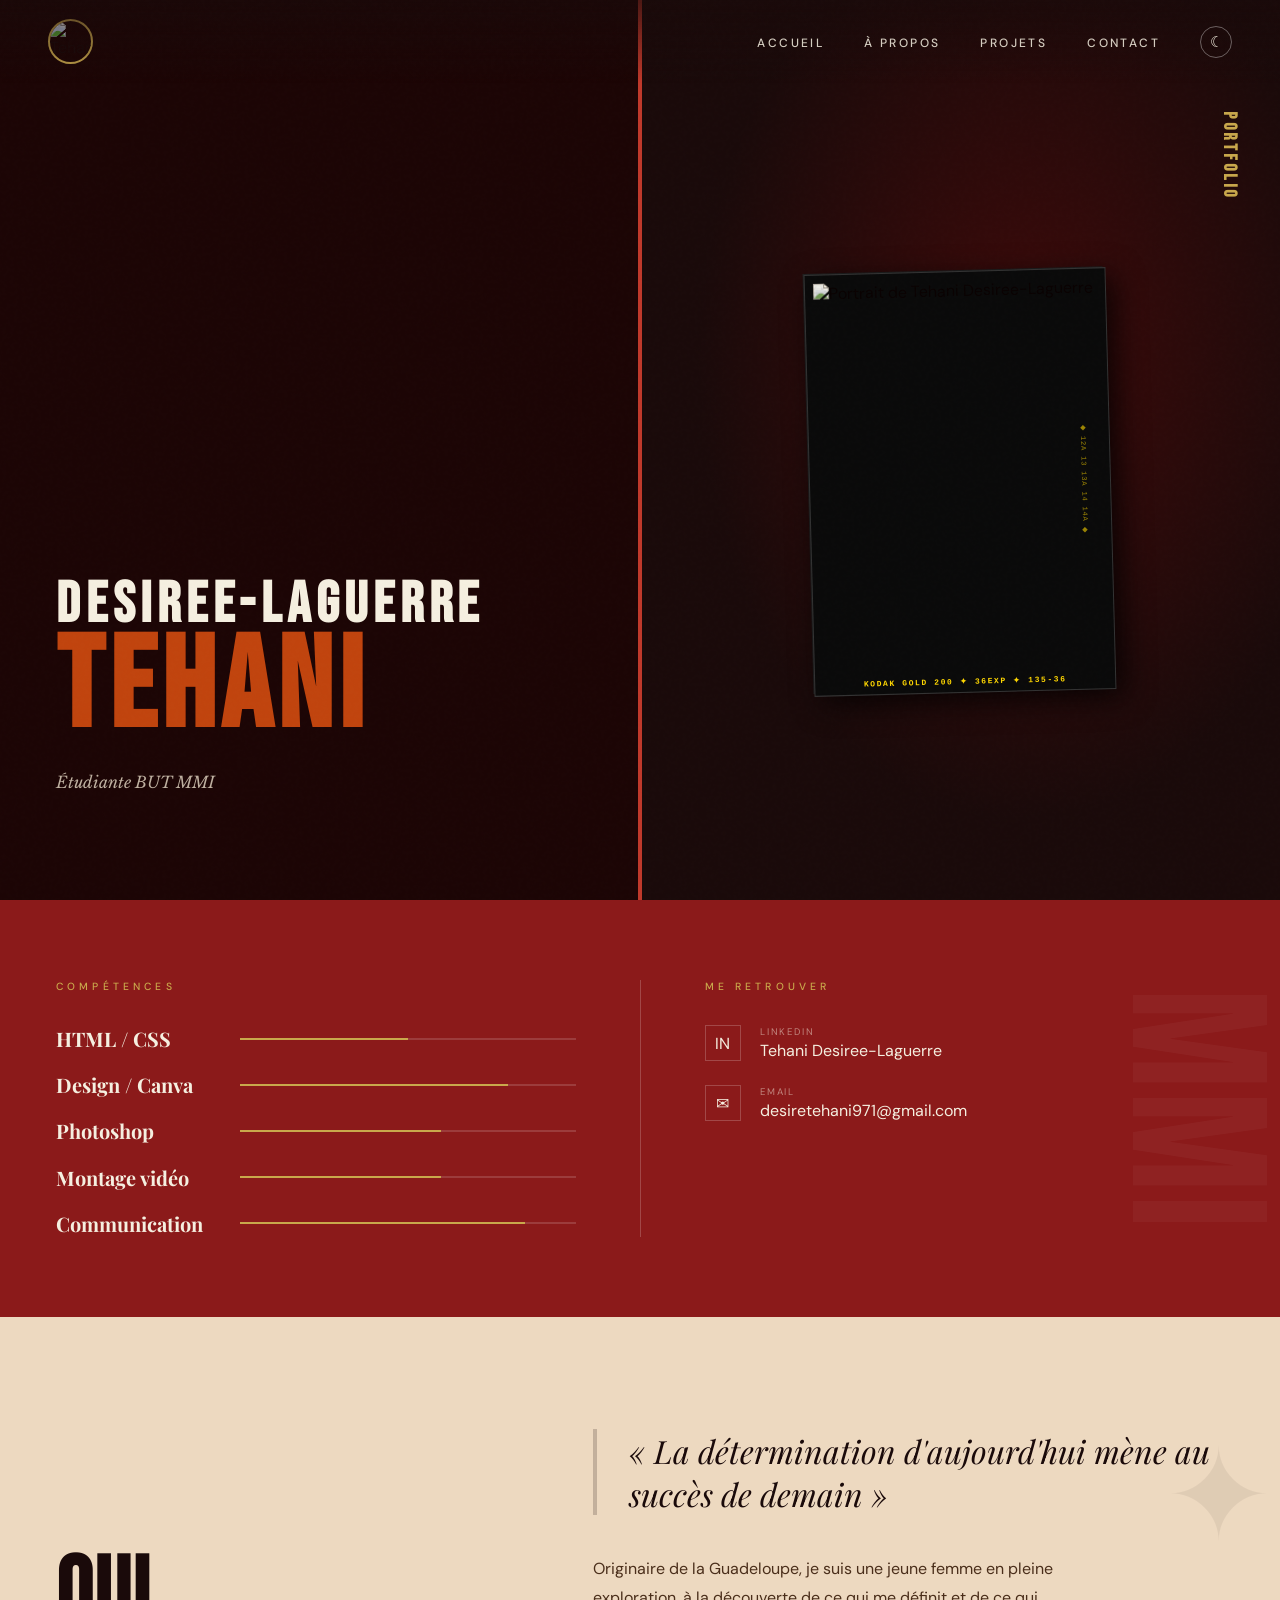
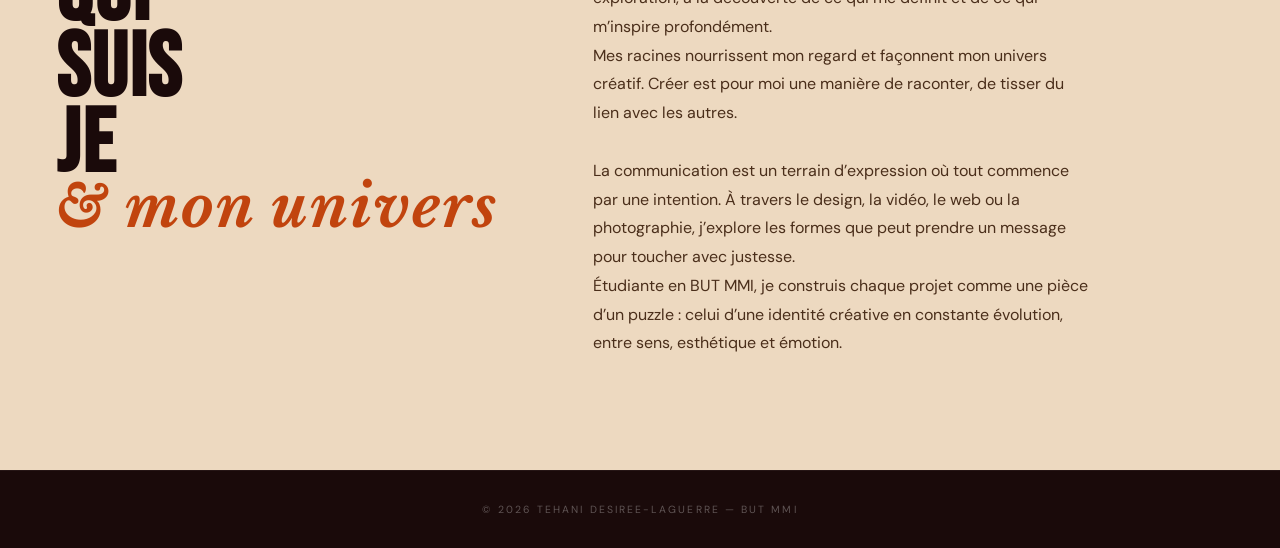
==== index.html @ 7411c5fc "Add files via upload" ====
<!DOCTYPE html>
<html lang="fr">
<head>
  <meta charset="UTF-8"/>
  <meta name="viewport" content="width=device-width, initial-scale=1.0"/>
  <title>Tehani DESIREE-LAGUERRE — Portfolio</title>
  <link rel="preconnect" href="https://fonts.googleapis.com">
  <link rel="preconnect" href="https://fonts.gstatic.com" crossorigin>
  <link href="https://fonts.googleapis.com/css2?family=Playfair+Display:ital,wght@0,400;0,700;0,900;1,400;1,700&family=Bebas+Neue&family=DM+Sans:wght@300;400;500&family=Libre+Baskerville:ital@1&display=swap" rel="stylesheet">
  <link rel="stylesheet" href="styles.css"/>
  <script>
    (function() {
      const saved = localStorage.getItem('portfolio-theme');
      const prefersDark = window.matchMedia('(prefers-color-scheme: dark)').matches;
      document.documentElement.setAttribute('data-theme', saved || (prefersDark ? 'dark' : 'light'));
    })();
  </script>
</head>
<body>

  <a href="#contenu" class="skip-link">Accéder au contenu</a>

  <!-- NAV -->
  <nav aria-label="Navigation principale">
   <a href="index.html">
  <img src="images/caraibelogo.jpg" alt="Tehani Desiree-Laguerre" class="nav-logo-img"/>

    </a>
  
    <ul class="nav-links" role="list">
      <li><a href="index.html">Accueil</a></li>
      <li><a href="index.html#apropos">À propos</a></li>
      <li><a href="projets.html">Projets</a></li>
      <li><a href="contact.html">Contact</a></li>
      <li>
        <button id="theme-toggle" aria-label="Passer en mode sombre" title="Changer le thème">☾</button>
      </li>
    </ul>
    <button class="burger" id="burger" aria-expanded="false" aria-controls="mobile-menu" aria-label="Ouvrir le menu">
      <span></span><span></span><span></span>
    </button>
  </nav>

  <nav class="mobile-menu" id="mobile-menu" aria-label="Menu mobile" aria-hidden="true">
    <a href="index.html" class="mobile-nav-link">Accueil</a>
    <a href="index.html#apropos" class="mobile-nav-link">À propos</a>
    <a href="projets.html" class="mobile-nav-link">Projets</a>
    <a href="contact.html" class="mobile-nav-link">Contact</a>
  </nav>

  <main id="contenu">

    <!-- HERO -->
    <section id="hero" aria-labelledby="hero-titre">
      <div class="hero-text">
        <h1 class="hero-name" id="hero-titre">
          DESIREE-LAGUERRE
          <span>Tehani</span>
        </h1>
        <p class="hero-subtitle">Étudiante BUT MMI</p>
        <div class="scroll-hint" aria-hidden="true"></div>
      </div>
      <div class="hero-photo-col" aria-hidden="true">
        <div class="photo-wrapper-90s">
          <div class="photo-film-strip">
            <img src="images/myself1.png" alt="Portrait de Tehani Desiree-Laguerre"/>
            <span class="film-numbers">◆ 12A 13 13A 14 14A ◆</span>
          </div>
        </div>
        <div class="hero-photo-label"><h2>Portfolio</h2></div>
      </div>
    </section>

    <!-- COMPÉTENCES + CONTACTS -->
    <section id="skills-contact" aria-labelledby="titre-skills">
      <div class="sc-inner">

        <div>
          <p class="sc-label" id="titre-skills">Compétences</p>
          <ul class="skills-list" role="list">
            <li class="skill-item">
              <span class="skill-name">HTML / CSS</span>
              <div class="skill-bar-track" role="progressbar" aria-valuenow="55" aria-valuemin="0" aria-valuemax="100" aria-label="HTML/CSS : débutant">
                <div class="skill-bar-fill" style="width:50%"></div>
              </div>
            </li>
            <li class="skill-item">
              <span class="skill-name">Design / Canva</span>
              <div class="skill-bar-track" role="progressbar" aria-valuenow="80" aria-valuemin="0" aria-valuemax="100" aria-label="Design Canva : confirmé">
                <div class="skill-bar-fill" style="width:80%; animation-delay:.2s"></div>
              </div>
            </li>
            <li class="skill-item">
              <span class="skill-name">Photoshop</span>
              <div class="skill-bar-track" role="progressbar" aria-valuenow="65" aria-valuemin="0" aria-valuemax="100" aria-label="Photoshop : intermédiaire">
                <div class="skill-bar-fill" style="width:60%; animation-delay:.4s"></div>
              </div>
            </li>
            <li class="skill-item">
              <span class="skill-name">Montage vidéo</span>
              <div class="skill-bar-track" role="progressbar" aria-valuenow="70" aria-valuemin="0" aria-valuemax="100" aria-label="Montage vidéo : confirmé">
                <div class="skill-bar-fill" style="width:60%; animation-delay:.6s"></div>
              </div>
            </li>
            <li class="skill-item">
              <span class="skill-name">Communication</span>
              <div class="skill-bar-track" role="progressbar" aria-valuenow="85" aria-valuemin="0" aria-valuemax="100" aria-label="Communication : avancé">
                <div class="skill-bar-fill" style="width:85%; animation-delay:.8s"></div>
              </div>
            </li>
          </ul>
        </div>

        <div class="sc-divider" aria-hidden="true"></div>

        <div>
          <p class="sc-label" id="titre-contacts">Me retrouver</p>
          <div class="contacts-grid">
            <a href="https://www.linkedin.com/" target="_blank" rel="noopener noreferrer" class="contact-link" aria-label="LinkedIn">
              <span class="contact-icon" aria-hidden="true">IN</span>
              <span><span class="contact-label">LinkedIn</span>Tehani Desiree-Laguerre</span>
            </a>
            <a href="mailto:desiretehani971@gmail.com" class="contact-link" aria-label="Email">
              <span class="contact-icon" aria-hidden="true">✉</span>
              <span><span class="contact-label">Email</span>desiretehani971@gmail.com</span>
            </a>
          </div>
        </div>

      </div>
    </section>

    <!-- À PROPOS -->
    <section id="apropos" aria-labelledby="titre-apropos">
      <div class="apropos-inner">
        <div>
          <h2 class="section-title-mag" id="titre-apropos">
            QUI<br>SUIS<br>JE
            <em>& mon univers</em>
          </h2>
        </div>
        <div class="apropos-text-block fade-up">
          <span class="deco-pattern" aria-hidden="true">✦</span>
          <blockquote class="apropos-pull-quote">
            « La détermination d'aujourd'hui mène au succès de demain »
          </blockquote>
          <p class="apropos-body">
          Originaire de la Guadeloupe, je suis une jeune femme en pleine exploration, à la découverte de ce qui me définit et de ce qui m’inspire profondément. <br> Mes racines nourrissent mon regard et façonnent mon univers créatif.
Créer est pour moi une manière de raconter, de tisser du lien avec les autres. <br> <br>
La communication est un terrain d’expression où tout commence par une intention. À travers le design, la vidéo, le web ou la photographie, j’explore les formes que peut prendre un message pour toucher avec justesse.<br> 
Étudiante en BUT MMI, je construis chaque projet comme une pièce d’un puzzle : celui d’une identité créative en constante évolution, entre sens, esthétique et émotion.
        </div>
        
      </div>
    </section>

  </main>

  <!-- FOOTER -->
  <footer>
    <small>© <span id="annee"></span> Tehani DESIREE-LAGUERRE — BUT MMI</small>
  </footer>

  <script src="app.js" defer></script>
</body>
</html>
---- styles.css ----
/* ==============================================
   VARIABLES & RESET
   ============================================== */
:root {
  --rouge:      #8B1A1A;
  --rouge-vif:  #C0392B;
  --terracotta: #C1440E;
  --or:         #C9A84C;
  --creme:      #F5EFE0;
  --beige:      #E8DCC8;
  --encre:      #1A0A0A;
  --blanc:      #FDFAF4;
  --gris:       #6B5B4E;

  --font-titre:  'Bebas Neue', sans-serif;
  --font-serif:  'Playfair Display', serif;
  --font-body:   'DM Sans', sans-serif;
  --font-italic: 'Libre Baskerville', serif;
}

/* ================================================
   MODE CLAIR (défaut) — Palette B : Ivoire & Sienne
   ================================================ */
:root,
[data-theme="light"] {
  --bg-body:               #F8F0E3;
  --color-body:            #1A0A0A;

  
  --bg-hero:               #1C0505;
  --bg-hero-photo-1:       #3D0A0A;
  --bg-hero-photo-2:       #1A0A0A;
  --color-hero-name:       var(--creme);
  --color-hero-span:       var(--terracotta);
  --color-hero-subtitle:   var(--beige);

  --bg-skills:             var(--rouge);
  --color-skills:          var(--creme);

  --bg-apropos:            #EDD9C0;
  --color-apropos-title:   #1A0A0A;
  --color-apropos-em:      var(--terracotta);
  --color-apropos-num:     var(--terracotta);
  --color-apropos-body:    #4A2E1A;
  --color-apropos-quote:   #1A0A0A;
  --border-apropos-quote:  rgba(26,10,10,0.2);
  --color-apropos-origin:  var(--terracotta);

  --bg-projet:            #F8F0E3;
  --color-projet-title:   #1A0A0A;
  --color-projet-em:      var(--rouge-vif);
  --color-projet-editorial: var(--gris);
  
  --bg-contact:            #F8F0E3;
  --color-contact-title:   #1A0A0A;
  --color-contact-em:      var(--rouge-vif);
  --color-contact-editorial: var(--gris);

  --bg-footer:             var(--encre);

  --nav-scrolled-bg:       rgba(248,240,227,0.95);
  --nav-scrolled-color:    #1A0A0A;

  --form-border:           rgba(139,26,26,0.3);
  --form-color:            #1A0A0A;
  --placeholder-color:     #9A7A6A;

  --sc-label-color:        var(--or);
  --contact-link-color:    #1A0A0A;
  --contact-icon-border:   rgba(139,26,26,0.3);
}

/* ================================================
   MODE SOMBRE — Fond bordeaux profond
   ================================================ */
[data-theme="dark"] {
  --bg-body:               #1C0505;
  --color-body:            var(--creme);

  --bg-hero:               #1C0505;
  --bg-hero-photo-1:       #3D0A0A;
  --bg-hero-photo-2:       #1A0A0A;
  --color-hero-name:       var(--creme);
  --color-hero-span:       var(--terracotta);
  --color-hero-subtitle:   var(--beige);

  --bg-skills:             #2E0808;
  --color-skills:          var(--creme);

  --bg-apropos:            #3A0D0D;
  --color-apropos-title:   var(--creme);
  --color-apropos-em:      var(--or);
  --color-apropos-num:     var(--or);
  --color-apropos-body:    #D4B8A8;
  --color-apropos-quote:   var(--creme);
  --border-apropos-quote:  rgba(245,239,224,0.2);
  --color-apropos-origin:  var(--or);

  --bg-contact:            #250808;
  --color-contact-title:   var(--creme);
  --color-contact-em:      var(--terracotta);
  --color-contact-editorial: #C8A898;

  --bg-footer:             #100202;

  --nav-scrolled-bg:       rgba(28,5,5,0.96);
  --nav-scrolled-color:    var(--creme);

  --form-border:           rgba(201,168,76,0.3);
  --form-color:            var(--creme);
  --placeholder-color:     #8A6858;

  --sc-label-color:        var(--or);
  --contact-link-color:    var(--creme);
  --contact-icon-border:   rgba(201,168,76,0.3);

  --gris:                  #A89080;
}

/* ============================================== */
*, *::before, *::after { box-sizing: border-box; margin: 0; padding: 0; }
html { scroll-behavior: smooth; }
body {
  background: var(--bg-body);
  color: var(--color-body);
  font-family: var(--font-body);
  overflow-x: hidden;
  transition: background 0.35s ease, color 0.35s ease;
}

.nav-logo-img {
  height: 45px;
  width: 45px;
  display: block;
  object-fit: cover;
  border-radius: 50%;
  border: 2px solid var(--or);
}
.nav-logo-wrapper {
  display: flex;
  align-items: center;
  gap: 10px;
  text-decoration: none;
}
.nav-logo-text {
  font-family: 'Playfair Display', serif;
  font-size: 1rem;
  color: var(--creme);
  letter-spacing: 0.05em;
  transition: color 0.3s;
}
nav.scrolled .nav-logo-text { color: var(--nav-scrolled-color); }

a { color: inherit; text-decoration: none; }

/* ==============================================
   GRAIN OVERLAY
   ============================================== */
body::before {
  content: '';
  position: fixed;
  inset: 0;
  background-image: url("data:image/svg+xml,%3Csvg viewBox='0 0 256 256' xmlns='http://www.w3.org/2000/svg'%3E%3Cfilter id='noise'%3E%3CfeTurbulence type='fractalNoise' baseFrequency='0.9' numOctaves='4' stitchTiles='stitch'/%3E%3C/filter%3E%3Crect width='100%25' height='100%25' filter='url(%23noise)' opacity='0.04'/%3E%3C/svg%3E");
  pointer-events: none;
  z-index: 9999;
  opacity: 0.35;
}

/* ==============================================
   ACCESSIBILITÉ
   ============================================== */
.skip-link {
  position: absolute;
  top: -999px; left: 0;
  background: var(--or);
  color: var(--encre);
  padding: 0.5rem 1rem;
  font-size: 0.8rem;
  font-weight: 500;
  z-index: 9999;
}
.skip-link:focus { top: 0; }

:focus-visible {
  outline: 2px solid var(--or);
  outline-offset: 3px;
}

@media (prefers-reduced-motion: reduce) {
  *, *::before, *::after {
    animation-duration: 0.01ms !important;
    transition-duration: 0.01ms !important;
  }
}

/* ==============================================
   NAV
   ============================================== */
nav {
  position: fixed;
  top: 0; left: 0; right: 0;
  z-index: 100;
  display: flex;
  align-items: center;
  justify-content: space-between;
  padding: 1.2rem 3rem;
  transition: background 0.3s ease, box-shadow 0.3s ease, padding 0.3s ease;
}

nav::before {
  content: '';
  position: absolute;
  inset: 0;
  background: linear-gradient(to bottom, rgba(26,10,10,0.7) 0%, transparent 100%);
  pointer-events: none;
  transition: opacity 0.3s ease;
}

nav.scrolled {
  background: var(--nav-scrolled-bg);
  box-shadow: 0 1px 20px rgba(0,0,0,0.12);
  padding: 0.8rem 3rem;
  backdrop-filter: blur(10px);
}
nav.scrolled::before         { opacity: 0; }
nav.scrolled .nav-logo       { color: var(--nav-scrolled-color); }
nav.scrolled .nav-links a    { color: var(--nav-scrolled-color); opacity: 0.75; }
nav.scrolled .nav-links a:hover { opacity: 1; }
nav.scrolled .burger span    { background: var(--nav-scrolled-color); }
nav.scrolled #theme-toggle   { border-color: rgba(128,64,64,0.3); color: var(--nav-scrolled-color); }

.nav-logo {
  font-family: var(--font-titre);
  font-size: 1.4rem;
  letter-spacing: 0.1em;
  color: var(--creme);
  position: relative;
  z-index: 1;
  transition: color 0.3s;
}

.nav-links {
  display: flex;
  gap: 2.5rem;
  list-style: none;
  position: relative;
  z-index: 1;
  align-items: center;
}

.nav-links a {
  font-family: var(--font-body);
  font-size: 0.75rem;
  font-weight: 500;
  letter-spacing: 0.2em;
  text-transform: uppercase;
  color: var(--creme);
  opacity: 0.85;
  transition: opacity 0.2s, color 0.3s;
}
.nav-links a:hover { opacity: 1; }

#theme-toggle {
  background: none;
  border: 1px solid rgba(255,255,255,0.35);
  color: var(--creme);
  width: 32px; height: 32px;
  border-radius: 50%;
  cursor: pointer;
  font-size: 0.95rem;
  line-height: 1;
  display: flex; align-items: center; justify-content: center;
  position: relative; z-index: 1;
  transition: background 0.2s, color 0.2s, border-color 0.2s;
  flex-shrink: 0;
}
#theme-toggle:hover {
  background: var(--or);
  border-color: var(--or);
  color: var(--encre);
}

.burger {
  display: none;
  flex-direction: column;
  gap: 5px;
  background: none;
  border: none;
  cursor: pointer;
  position: relative;
  z-index: 200;
  padding: 4px;
}
.burger span {
  display: block;
  width: 24px;
  height: 2px;
  background: var(--creme);
  transition: all 0.3s ease;
}
.burger.open span:nth-child(1) { transform: rotate(45deg) translate(5px, 5px); }
.burger.open span:nth-child(2) { opacity: 0; }
.burger.open span:nth-child(3) { transform: rotate(-45deg) translate(5px, -5px); }

.mobile-menu {
  display: none;
  position: fixed;
  inset: 0;
  background: var(--encre);
  z-index: 150;
  flex-direction: column;
  align-items: center;
  justify-content: center;
  gap: 2.5rem;
}
.mobile-menu.open { display: flex; }
.mobile-menu a {
  font-family: var(--font-titre);
  font-size: 3.5rem;
  letter-spacing: 0.1em;
  color: var(--creme);
  transition: color 0.2s;
}
.mobile-menu a:hover { color: var(--terracotta); }

/* ==============================================
   HERO
   ============================================== */
#hero {
  min-height: 100vh;
  background: var(--bg-hero);
  display: grid;
  grid-template-columns: 1fr 1fr;
  position: relative;
  overflow: hidden;
  transition: background 0.35s ease;
}

#hero::after {
  content: '';
  position: absolute;
  left: 50%; top: 0; bottom: 0;
  width: 4px;
  background: var(--rouge-vif);
  transform: translateX(-50%);
  z-index: 5;
}

.hero-text {
  display: flex;
  flex-direction: column;
  justify-content: flex-end;
  padding: 3rem 3rem 4rem 3.5rem;
  position: relative;
  z-index: 10;
}

.hero-issue {
  font-family: var(--font-body);
  font-size: 0.7rem;
  letter-spacing: 0.35em;
  text-transform: uppercase;
  color: var(--or);
  margin-bottom: 1.5rem;
}

.hero-name {
  font-family: var(--font-titre);
  font-size: clamp(2.2rem, 4.5vw, 5rem);
  line-height: 0.9;
  color: var(--color-hero-name);
  letter-spacing: 0.1em;
  transition: color 0.35s ease;
}
.hero-name span {
  display: block;
  color: var(--color-hero-span);
  font-size: clamp(5rem, 10vw, 9rem);
  transition: color 0.35s ease;
}

.hero-subtitle {
  font-family: var(--font-italic);
  font-style: italic;
  font-size: 1rem;
  color: var(--color-hero-subtitle);
  margin-top: 1.5rem;
  opacity: 0.8;
  max-width: 320px;
  line-height: 1.6;
  transition: color 0.35s ease;
}

.hero-tag {
  display: inline-block;
  margin-top: 2rem;
  font-family: var(--font-body);
  font-size: 0.65rem;
  letter-spacing: 0.3em;
  text-transform: uppercase;
  color: var(--encre);
  background: var(--or);
  padding: 0.4rem 1rem;
  font-weight: 500;
}

.scroll-hint {
  display: flex;
  align-items: center;
  gap: 0.8rem;
  margin-top: 2.5rem;
}
.scroll-hint span {
  font-size: 0.6rem;
  letter-spacing: 0.3em;
  text-transform: uppercase;
  color: var(--gris);
}
.scroll-line {
  width: 40px;
  height: 1px;
  background: var(--rouge-vif);
  animation: scrollPulse 2s ease-in-out infinite;
}
@keyframes scrollPulse {
  0%, 100% { transform: scaleX(1); opacity: 1; }
  50%       { transform: scaleX(0.4); opacity: 0.4; }
}

.hero-photo-col {
  position: relative;
  overflow: hidden;
}
.hero-photo-col::before {
  content: '';
  position: absolute;
  inset: 0;
  background: radial-gradient(ellipse at 60% 40%, var(--bg-hero-photo-1) 0%, var(--bg-hero-photo-2) 60%);
  transition: background 0.35s ease;
}

.photo-wrapper-90s {
  position: absolute;
  bottom: 13rem;
  left: 50%;
  transform: translateX(-50%);
  width: min(300px, 75%);
  z-index: 10;
}

.photo-film-strip {
  background: #0a0a0a;
  padding: 8px 8px 32px 8px;
  box-shadow: 0 0 0 1px #333, 8px 8px 30px rgba(0,0,0,0.8), -2px -2px 0 #222;
  position: relative;
  transform: rotate(-1.5deg);
}
.photo-film-strip::before {
  content: 'KODAK  GOLD 200  ✦  36EXP  ✦  135-36';
  position: absolute;
  bottom: 6px; left: 50%;
  transform: translateX(-50%);
  font-size: 0.5rem;
  letter-spacing: 0.2em;
  color: #FFD700;
  white-space: nowrap;
  font-family: 'Courier New', monospace;
  font-weight: bold;
}
.photo-film-strip img {
  width: 100%;
  height: 380px;
  object-fit: cover;
  object-position: top center;
  filter: contrast(1.1) saturate(0.7) sepia(0.25) brightness(0.92);
  display: block;
}
.photo-film-strip::after {
  content: '';
  position: absolute;
  inset: 8px 8px 32px 8px;
  background: repeating-linear-gradient(0deg, transparent, transparent 2px, rgba(0,0,0,0.03) 2px, rgba(0,0,0,0.03) 4px);
  pointer-events: none;
}
.film-numbers {
  position: absolute;
  top: 50%;
  transform: translateY(-50%) rotate(90deg);
  right: -28px;
  font-family: 'Courier New', monospace;
  font-size: 0.45rem;
  color: #FFD700;
  letter-spacing: 0.1em;
  opacity: 0.6;
}

.hero-photo-label {
  position: absolute;
  top: 7rem; right: 2.5rem;
  text-align: right;
  z-index: 10;
}
.hero-photo-label h2 {
  font-family: var(--font-titre);
  font-size: 1.1rem;
  letter-spacing: 0.2em;
  color: var(--or);
  writing-mode: vertical-rl;
}

/* ==============================================
   COMPÉTENCES + CONTACTS
   ============================================== */
#skills-contact {
  background: var(--bg-skills);
  color: var(--color-skills);
  padding: 5rem 3.5rem;
  position: relative;
  overflow: hidden;
  transition: background 0.35s ease;
}
#skills-contact::before {
  content: 'MMI';
  position: absolute;
  right: -2rem; top: 50%;
  transform: translateY(-50%) rotate(90deg);
  font-family: var(--font-titre);
  font-size: 12rem;
  color: rgba(255,255,255,0.04);
  pointer-events: none;
}

.sc-inner {
  max-width: 1200px;
  margin: 0 auto;
  display: grid;
  grid-template-columns: 1fr 1px 1fr;
  gap: 0 4rem;
  align-items: start;
}
.sc-divider { background: rgba(255,255,255,0.2); align-self: stretch; }

.sc-label {
  font-size: 0.65rem;
  letter-spacing: 0.4em;
  text-transform: uppercase;
  color: var(--sc-label-color);
  margin-bottom: 2rem;
  font-weight: 500;
}

.skills-list { list-style: none; display: flex; flex-direction: column; gap: 1.2rem; }
.skill-item { display: flex; align-items: center; gap: 1.5rem; }
.skill-name { font-family: var(--font-serif); font-size: 1.25rem; font-weight: 700; min-width: 160px; }
.skill-bar-track {
  flex: 1; height: 2px;
  background: rgba(255,255,255,0.15);
  position: relative; overflow: hidden;
}
.skill-bar-fill {
  height: 100%;
  background: var(--or);
  transform-origin: left;
  animation: barGrow 1.4s cubic-bezier(.4,0,.2,1) forwards;
  transform: scaleX(0);
}
@keyframes barGrow { to { transform: scaleX(1); } }

.contacts-grid { display: flex; flex-direction: column; gap: 1.5rem; }
.contact-link {
  display: flex; align-items: center; gap: 1.2rem;
  font-size: 1rem; color: var(--creme);
  transition: color 0.2s, transform 0.2s;
}
.contact-link:hover { color: var(--or); transform: translateX(6px); }
.contact-icon {
  width: 36px; height: 36px;
  border: 1px solid rgba(255,255,255,0.2);
  display: flex; align-items: center; justify-content: center;
  font-size: 1rem; flex-shrink: 0;
  transition: background 0.2s;
}
.contact-link:hover .contact-icon { background: var(--or); border-color: var(--or); color: var(--encre); }
.contact-label {
  font-size: 0.6rem; letter-spacing: 0.2em; text-transform: uppercase;
  opacity: 0.5; display: block; margin-bottom: 2px;
}

/* ==============================================
   À PROPOS
   ============================================== */
#apropos {
  background: var(--bg-apropos);
  padding: 7rem 3.5rem;
  position: relative;
  overflow: hidden;
  transition: background 0.35s ease;
}
.apropos-inner {
  max-width: 1200px; margin: 0 auto;
  display: grid; grid-template-columns: auto 1fr;
  gap: 6rem; align-items: center;
}

.section-number {
  font-family: var(--font-titre);
  font-size: 0.75rem; letter-spacing: 0.3em;
  margin-bottom: 0.5rem;
}
#apropos .section-number { color: var(--color-apropos-num); }
#projets .section-number { color: var(--terracotta); }
#contact .section-number { color: var(--terracotta); }

.section-title-mag {
  font-family: var(--font-titre);
  font-size: clamp(4rem, 7vw, 7rem);
  line-height: 0.85; letter-spacing: 0.02em;
}
.section-title-mag em {
  font-family: var(--font-italic);
  font-style: italic; font-size: 0.65em; display: block;
}

#apropos .section-title-mag    { color: var(--color-apropos-title); }
#apropos .section-title-mag em { color: var(--color-apropos-em); }
#projets .section-title-mag    { color: var(--creme); }
#projets .section-title-mag em { color: var(--or); }
#contact .section-title-mag    { color: var(--color-contact-title); }
#contact .section-title-mag em { color: var(--color-contact-em); }

.apropos-text-block { position: relative; }
.deco-pattern {
  position: absolute; top: -1rem; right: -3rem;
  font-size: 8rem; opacity: 0.06; pointer-events: none;
}
.apropos-pull-quote {
  font-family: var(--font-serif);
  font-size: clamp(1.4rem, 2.5vw, 2rem);
  font-style: italic; line-height: 1.35;
  color: var(--color-apropos-quote);
  border-left: 4px solid var(--border-apropos-quote);
  padding-left: 2rem; margin-bottom: 2.5rem;
  transition: color 0.35s ease, border-color 0.35s ease;
}
.apropos-body {
  font-size: 1rem; line-height: 1.8;
  color: var(--color-apropos-body);
  max-width: 500px;
  transition: color 0.35s ease;
}
.apropos-origin {
  display: inline-flex; align-items: center; gap: 0.6rem;
  margin-top: 2rem; font-size: 0.7rem; letter-spacing: 0.25em;
  text-transform: uppercase; color: var(--color-apropos-origin); font-weight: 500;
  transition: color 0.35s ease;
}
.apropos-origin::before { content: ''; display: inline-block; width: 20px; height: 1px; background: currentColor; }

/* ==============================================
   PROJETS — toujours sombre
   ============================================== */
#projets { background: var(--encre); padding: 7rem max(3.5rem, calc((100% - 1200px) / 2)); position: relative; }

.projets-header {
  max-width: 1200px; margin: 0 auto 4rem;
  display: flex; align-items: flex-end; justify-content: space-between;
  border-bottom: 1px solid rgba(255,255,255,0.1);
  padding-bottom: 1.5rem;
}
.projets-title-block .section-number { color: var(--terracotta); }
.projets-title-block .section-title-mag { color: var(--creme); }
.projets-title-block .section-title-mag em { color: var(--or); }
.projets-count { font-family: var(--font-titre); font-size: 4rem; color: rgba(255,255,255,0.08); line-height: 1; }

.filtres {
  max-width: 1200px; margin: 0 auto 3rem;
  display: flex; gap: 0.5rem; flex-wrap: wrap;
}
.filtre-btn {
  font-family: var(--font-body);
  font-size: 0.65rem; letter-spacing: 0.2em; text-transform: uppercase;
  padding: 0.5rem 1.2rem; background: transparent;
  border: 1px solid rgba(255,255,255,0.2);
  color: rgba(255,255,255,0.5);
  cursor: pointer; transition: all 0.2s; font-weight: 500;
}
.filtre-btn:hover, .filtre-btn.actif {
  background: var(--terracotta); border-color: var(--terracotta); color: var(--creme);
}

.projets-grid {
  max-width: 1200px; margin: 0 auto;
  display: grid; grid-template-columns: repeat(12, 1fr); gap: 1.5rem;
}
.projet-carte {
  background: #111; overflow: hidden; position: relative;
  cursor: pointer; transition: transform 0.4s cubic-bezier(.4,0,.2,1);
}
.projet-carte:hover { transform: translateY(-4px); }
.projet-carte:focus-visible { outline: 2px solid var(--or); outline-offset: 2px; }

.projet-carte:nth-child(1) { grid-column: span 7; }
.projet-carte:nth-child(2) { grid-column: span 5; }
.projet-carte:nth-child(3) { grid-column: span 4; }
.projet-carte:nth-child(4) { grid-column: span 4; }
.projet-carte:nth-child(5) { grid-column: span 4; }
.projet-carte:nth-child(6) { grid-column: span 6; }
.projet-carte:nth-child(7) { grid-column: span 6; }

.projet-image {
  width: 101%; height: 260px; object-fit: cover; display: block;
  filter: saturate(0.85) brightness(0.9);
  transition: filter 0.4s, transform 0.4s;
}
.projet-carte:nth-child(1) .projet-image { height: 340px; }
.projet-carte:hover .projet-image { filter: saturate(1) brightness(1); transform: scale(1.03); }

.projet-contenu { padding: 1.6rem; }
.projet-num { font-size: 0.6rem; letter-spacing: 0.3em; color: var(--or); margin-bottom: 0.5rem; }
.projet-titre { font-family: var(--font-titre); font-size: 1.5rem; letter-spacing: 0.05em; color: var(--creme); margin-bottom: 0.5rem; line-height: 1.1; }
.projet-description { font-size: 0.85rem; color: rgba(255,255,255,0.45); line-height: 1.6; margin-bottom: 1rem; }
.projet-tags { display: flex; gap: 0.4rem; flex-wrap: wrap; margin-bottom: 1rem; }
.tag {
  font-size: 0.6rem; letter-spacing: 0.15em; text-transform: uppercase;
  padding: 0.3rem 0.6rem; border: 1px solid rgba(255,255,255,0.15); color: rgba(255,255,255,0.4);
}
.btn-pdf {
  display: inline-flex; align-items: center; gap: 0.5rem;
  font-size: 0.65rem; letter-spacing: 0.2em; text-transform: uppercase;
  color: var(--or); font-weight: 500; transition: gap 0.2s;
}
.btn-pdf:hover { gap: 0.9rem; }
.btn-pdf::after { content: '→'; }

/* ==============================================
   CONTACT
   ============================================== */
#contact {
  background: var(--bg-contact);
  padding: 7rem 3.5rem;
  position: relative; overflow: hidden;
  transition: background 0.35s ease;
}
#contact::before {
  content: 'CONTACT';
  position: absolute; left: -2rem; bottom: -2rem;
  font-family: var(--font-titre); font-size: 14rem;
  color: rgba(139,26,26,0.05); pointer-events: none; white-space: nowrap;
}
.contact-inner {
  max-width: 1200px; margin: 0 auto;
  display: grid; grid-template-columns: 1fr 1fr;
  gap: 6rem; align-items: start;
}
.contact-editorial {
  font-family: var(--font-serif); font-size: 1rem; font-style: italic;
  color: var(--color-contact-editorial); line-height: 1.8; margin-top: 2rem;
  border-top: 1px solid rgba(139,26,26,0.2); padding-top: 1.5rem;
  transition: color 0.35s ease;
}

.contact-links-direct {
  margin-top: 2.5rem;
  display: flex; flex-direction: column; gap: 1.2rem;
}
.contact-links-direct .contact-link {
  color: var(--contact-link-color);
  transition: color 0.2s, transform 0.2s;
}
.contact-links-direct .contact-icon {
  border-color: var(--contact-icon-border);
  color: var(--contact-link-color);
}
.contact-links-direct .contact-link:hover { color: var(--rouge-vif); transform: translateX(6px); }
.contact-links-direct .contact-link:hover .contact-icon { background: var(--rouge-vif); border-color: var(--rouge-vif); color: var(--creme); }

.form-group { margin-bottom: 1.5rem; }
.form-label {
  display: block; font-size: 0.6rem; letter-spacing: 0.3em;
  text-transform: uppercase; color: var(--gris); margin-bottom: 0.5rem; font-weight: 500;
}
.form-input, .form-textarea {
  width: 100%; background: transparent; border: none;
  border-bottom: 1px solid var(--form-border);
  padding: 0.75rem 0; font-family: var(--font-body);
  font-size: 1rem; color: var(--form-color); outline: none; transition: border-color 0.2s, color 0.35s ease;
}
.form-input::placeholder, .form-textarea::placeholder { color: var(--placeholder-color); opacity: 0.8; }
.form-input:focus, .form-textarea:focus { border-color: var(--rouge-vif); }
.form-textarea { resize: none; height: 100px; line-height: 1.6; }
.char-count { font-size: 0.65rem; color: var(--gris); opacity: 0.6; text-align: right; margin-top: 0.25rem; }

.btn-envoyer {
  display: inline-flex; align-items: center; gap: 1rem;
  background: var(--rouge); color: var(--creme); border: none;
  padding: 1rem 2.5rem; font-family: var(--font-titre);
  font-size: 1.1rem; letter-spacing: 0.15em; cursor: pointer;
  transition: background 0.2s, gap 0.2s; margin-top: 1rem;
}
.btn-envoyer:hover { background: var(--rouge-vif); gap: 1.4rem; }
.btn-envoyer::after { content: '→'; font-size: 1rem; }

/* ==============================================
   FOOTER
   ============================================== */
footer {
  background: var(--bg-footer);
  padding: 2rem 3.5rem;
  display: flex; align-items: center; justify-content: center;
  border-top: 1px solid rgba(255,255,255,0.05);
  transition: background 0.35s ease;
}
footer small {
  font-size: 0.65rem; letter-spacing: 0.2em;
  color: rgba(255,255,255,0.3); text-transform: uppercase;
}

/* ==============================================
   ANIMATIONS SCROLL
   ============================================== */
.fade-up {
  opacity: 0; transform: translateY(30px);
  transition: opacity 0.7s ease, transform 0.7s ease;
}
.fade-up.visible { opacity: 1; transform: translateY(0); }
@media (max-width: 900px) {
  #hero { grid-template-columns: 1fr; min-height: auto; }
  #hero::after { display: none; }
  .hero-photo-col { min-height: 50vh; order: -1; }
  .hero-text { padding: 7rem 1.5rem 3rem; }
  .apropos-inner { grid-template-columns: 1fr; gap: 2rem; }

  /* Projets — 2 colonnes sur tablette */
  #projets { padding: 5rem 2rem; }
  .projets-grid {
    grid-template-columns: 1fr 1fr;
    gap: 1rem;
  }
  .projet-carte:nth-child(n)  { grid-column: span 1; }
  .projet-carte:nth-child(1)  { grid-column: span 2; }
  .projet-image               { height: 200px; }
  .projet-carte:nth-child(1) .projet-image { height: 240px; }

  .contact-inner { grid-template-columns: 1fr; gap: 3rem; }
  .sc-inner { grid-template-columns: 1fr; gap: 3rem; }
  .sc-divider { display: none; }
}

@media (max-width: 640px) {
  nav { padding: 1rem 1.5rem; }
  .nav-links { display: none; }
  .burger { display: flex; }
  .hero-text { padding: 6rem 1.5rem 2.5rem; }
  .hero-name { font-size: clamp(2rem, 10vw, 4rem); }
  .hero-name span { font-size: clamp(3.5rem, 15vw, 6rem); }
  #skills-contact, #apropos, #contact { padding: 4rem 1.5rem; }

  /* Projets — 1 colonne sur mobile */
  #projets { padding: 4rem 1.2rem; }
  .projets-grid {
    grid-template-columns: 1fr;
    gap: 1rem;
  }
  .projet-carte:nth-child(n) { grid-column: span 1; }
  .projet-image              { height: 220px; }
  .projet-carte:nth-child(1) .projet-image { height: 220px; }

  /* Carte sans image (MAREÏS) */
  .projet-contenu--no-img { min-height: 200px; display: flex; flex-direction: column; justify-content: center; }
  .projet-titre--xl       { font-size: 2.5rem; }

  /* Filtres défilants sur mobile */
  .filtres {
    flex-wrap: nowrap;
    overflow-x: auto;
    -webkit-overflow-scrolling: touch;
    padding-bottom: 0.5rem;
    gap: 0.4rem;
  }
  .filtres::-webkit-scrollbar { display: none; }
  .filtre-btn { flex-shrink: 0; }

  .projets-header { flex-direction: column; align-items: flex-start; gap: 1rem; }
  .section-title-mag { font-size: clamp(3rem, 12vw, 5rem); }
  footer { padding: 1.5rem; }
}
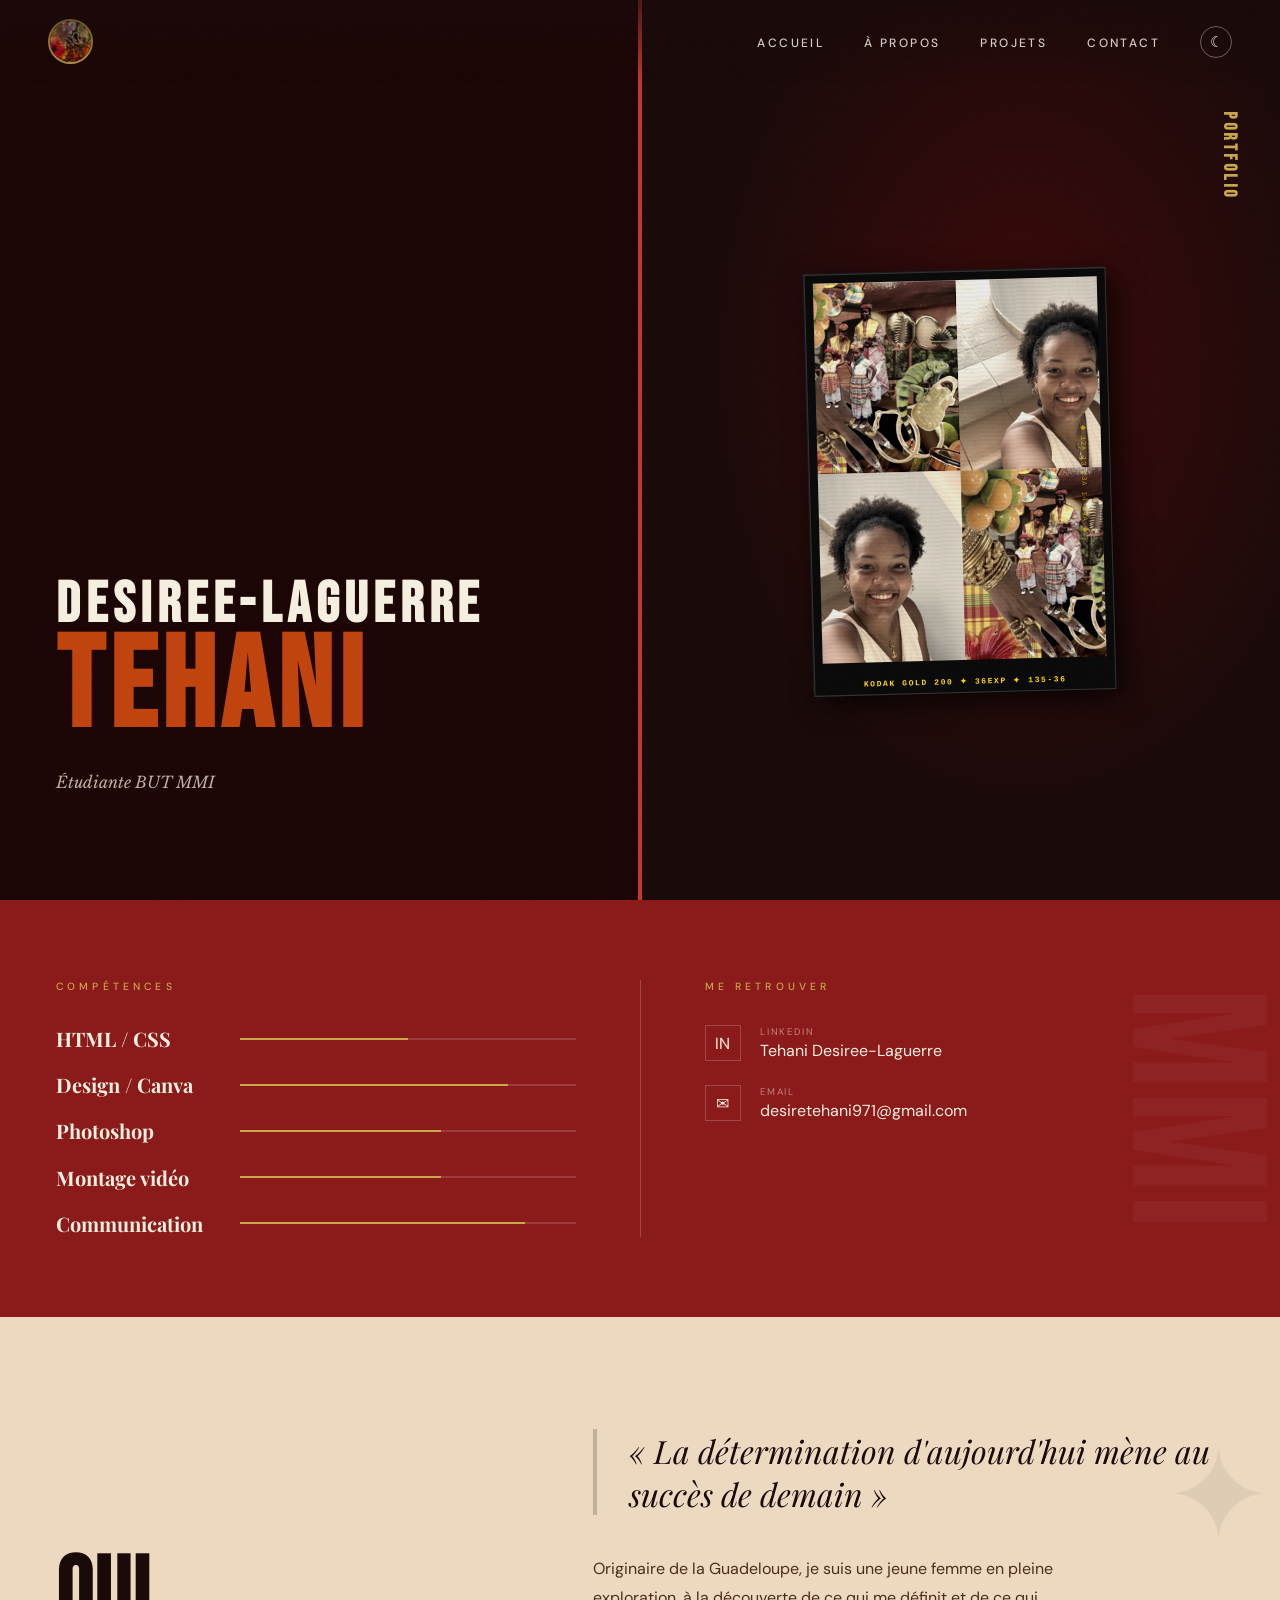
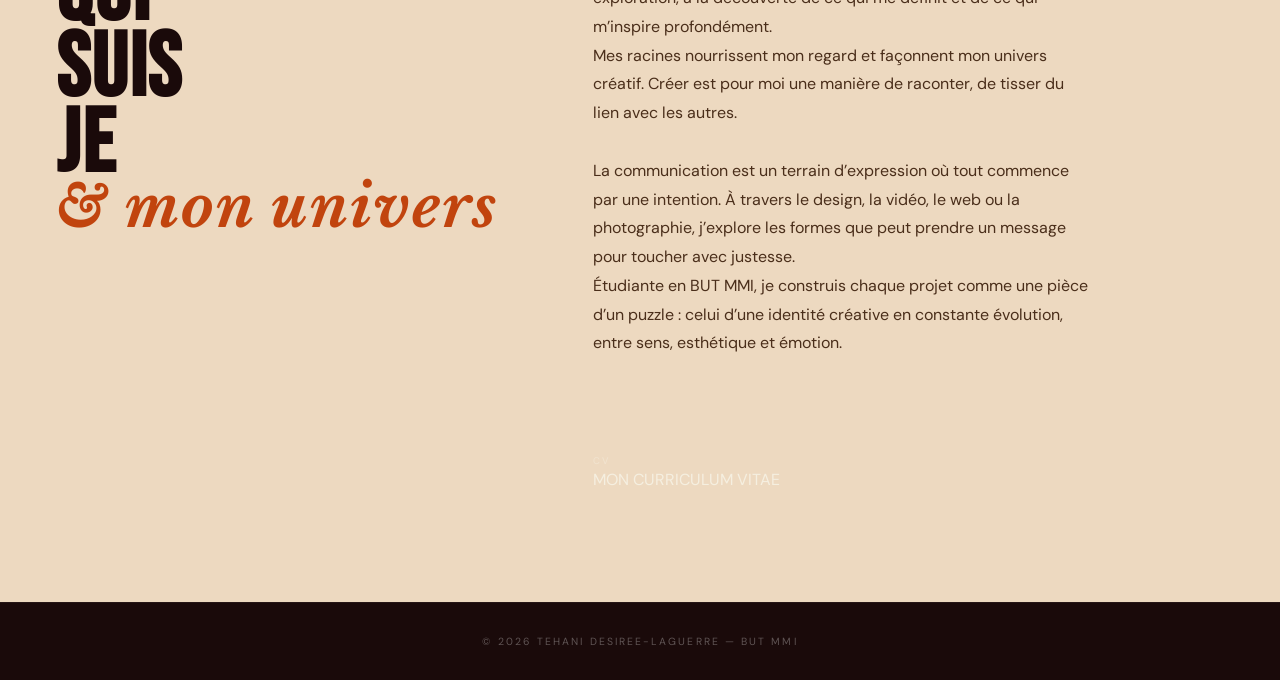
==== commit bdd44ce5: "Update index.html" ====
--- a/index.html
+++ b/index.html
@@ -150,9 +150,14 @@
 La communication est un terrain d’expression où tout commence par une intention. À travers le design, la vidéo, le web ou la photographie, j’explore les formes que peut prendre un message pour toucher avec justesse.<br> 
 Étudiante en BUT MMI, je construis chaque projet comme une pièce d’un puzzle : celui d’une identité créative en constante évolution, entre sens, esthétique et émotion.
         </div>
-        
+        <br>
+         <a href="https://drive.google.com/file/d/1sd8sLkm9IJdYyJcHwcsljvrw3EMt02HY/view?usp=sharing" target="_blank" rel="noopener noreferrer" class="contact-link" aria-label="CV de Tehani">
+  <span><span class="contact-label">CV
+    </span> MON CURRICULUM VITAE  </span>
+</a>
       </div>
     </section>
+    
 
   </main>
 
@@ -163,4 +168,4 @@
 
   <script src="app.js" defer></script>
 </body>
-</html>+</html>
